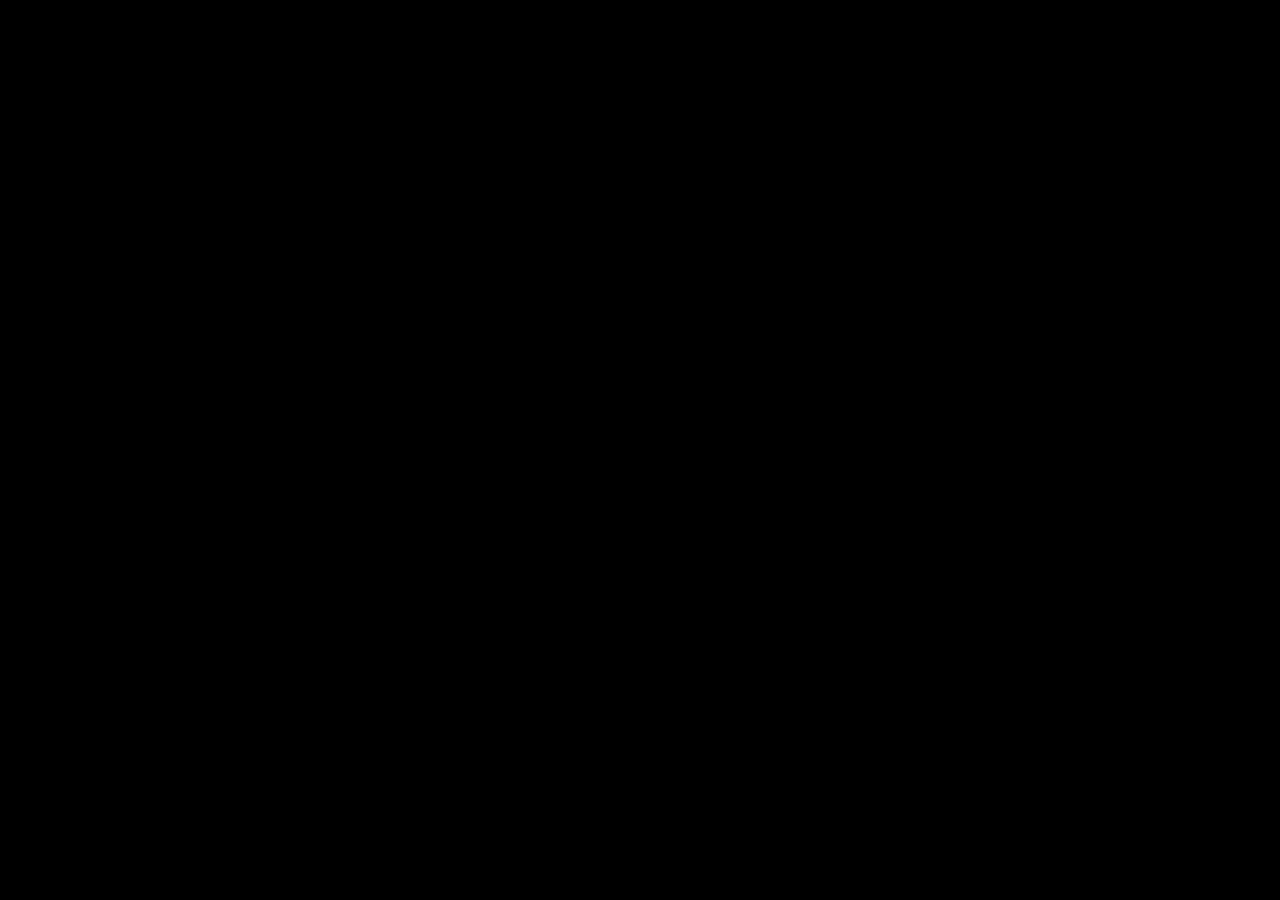
==== index.html @ 7428da88 "earth" ====
<!DOCTYPE html>
<html>
	<head>
		<meta charset="utf-8">
		<title>Earth</title>
		<style>
			body { margin: 0; }
		</style>
	</head>
	<body>
		<script type="module">
            import * as THREE from './build/three.module.js';
            import { OrbitControls } from './OrbitControls.js';
			const scene = new THREE.Scene();
			const camera = new THREE.PerspectiveCamera( 75, window.innerWidth / window.innerHeight, 0.1, 1000 );
			const renderer = new THREE.WebGLRenderer({antialias: true});
            const controls = new OrbitControls( camera, renderer.domElement );
			renderer.setSize( window.innerWidth, window.innerHeight );
			document.body.appendChild( renderer.domElement );
            controls.minDistance = 1.25
            controls.maxDistance = 3.5
            controls.rotateSpeed = 0.25
            controls.enableDamping = true
            controls.enablePan = false
			const geometry = new THREE.SphereGeometry(1, 64, 64);
            const texture = new THREE.TextureLoader().load( 'earth.jpg' );
			const material = new THREE.MeshBasicMaterial( { map: texture } );
			const sphere = new THREE.Mesh( geometry, material );
			scene.add( sphere );
			camera.position.z = 2;
			const animate = function () {
				requestAnimationFrame( animate );
				sphere.rotation.y += 0.00025;
                controls.update();
				renderer.render( scene, camera );
			};
			animate();
		</script>
	</body>
</html>
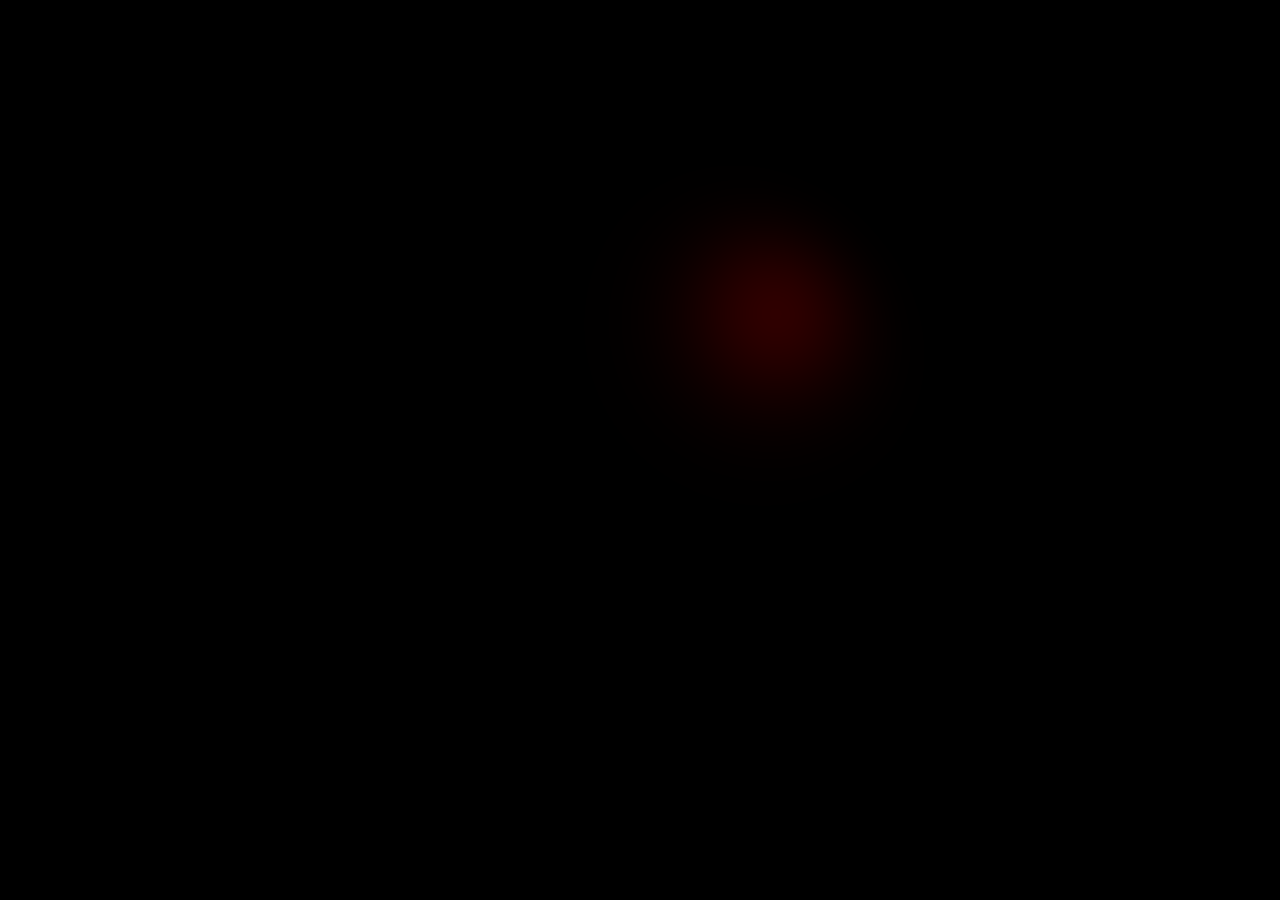
==== commit d8ea20d9: "Update index.html" ====
--- a/index.html
+++ b/index.html
@@ -22,9 +22,12 @@
             controls.rotateSpeed = 0.25
             controls.enableDamping = true
             controls.enablePan = false
+			const light = new THREE.PointLight( 0xff0000, 1, 100 );
+			light.position.set( 10, 10, 10 );
+			scene.add( light );
 			const geometry = new THREE.SphereGeometry(1, 64, 64);
             const texture = new THREE.TextureLoader().load( 'earth.jpg' );
-			const material = new THREE.MeshBasicMaterial( { map: texture } );
+			const material = new THREE.MeshPhongMaterial( { map: texture } );
 			const sphere = new THREE.Mesh( geometry, material );
 			scene.add( sphere );
 			camera.position.z = 2;
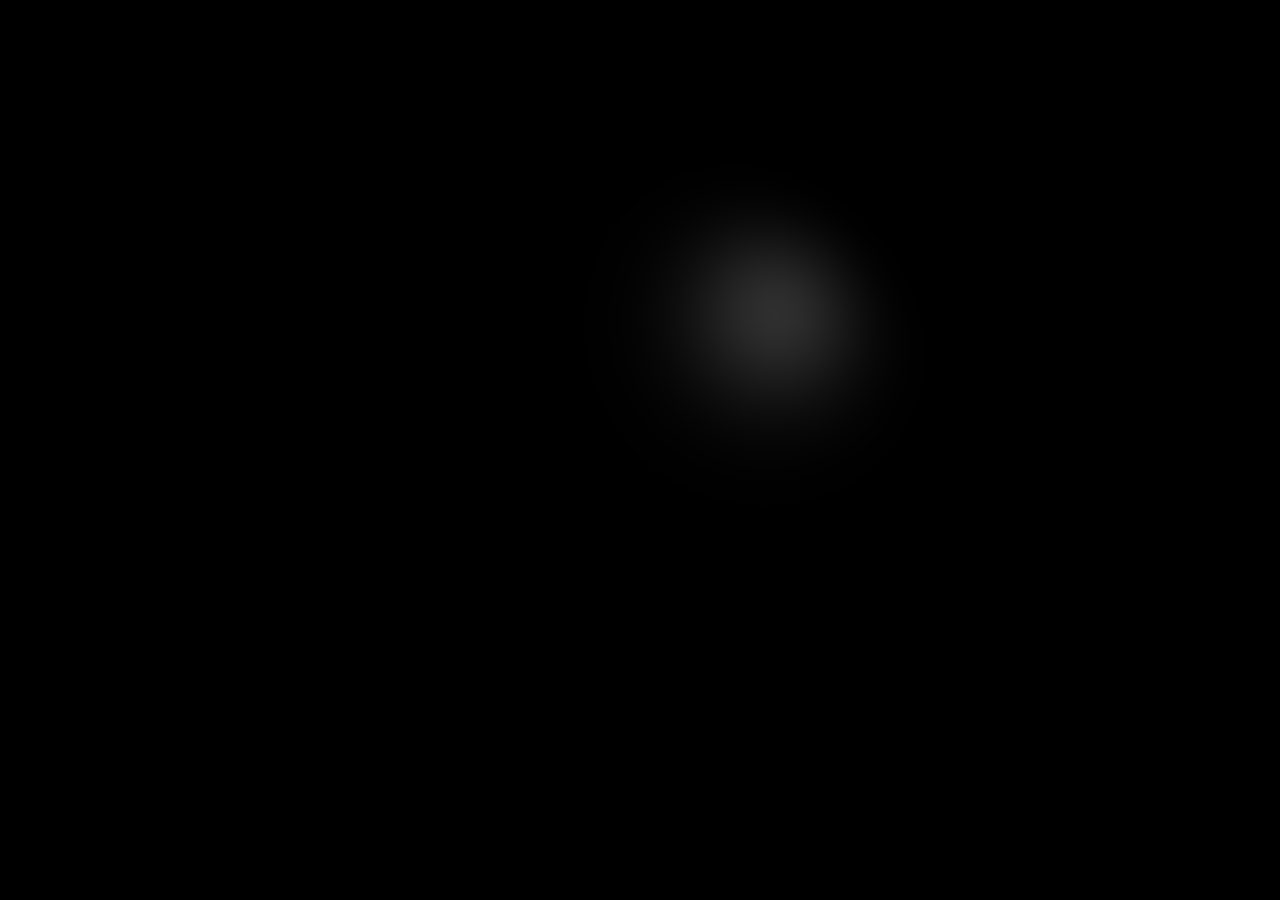
==== commit cf0aa229: "Update index.html" ====
--- a/index.html
+++ b/index.html
@@ -22,7 +22,7 @@
             controls.rotateSpeed = 0.25
             controls.enableDamping = true
             controls.enablePan = false
-			const light = new THREE.PointLight( 0xff0000, 1, 100 );
+			const light = new THREE.PointLight( 0xffffff, 1, 100 );
 			light.position.set( 10, 10, 10 );
 			scene.add( light );
 			const geometry = new THREE.SphereGeometry(1, 64, 64);
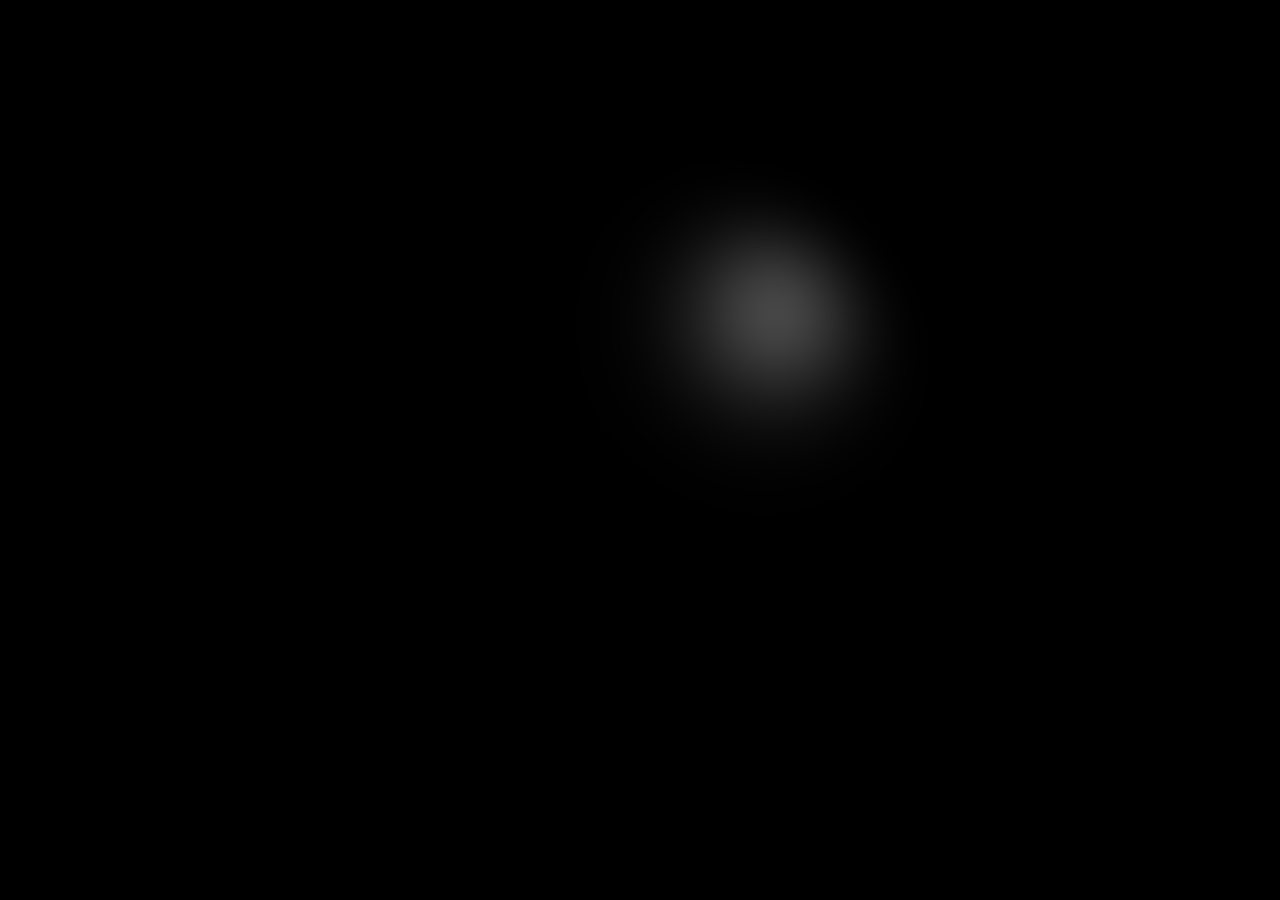
==== commit 9bb90d12: "Update index.html" ====
--- a/index.html
+++ b/index.html
@@ -22,7 +22,7 @@
             controls.rotateSpeed = 0.25
             controls.enableDamping = true
             controls.enablePan = false
-			const light = new THREE.PointLight( 0xffffff, 1, 100 );
+			const light = new THREE.PointLight( 0xffffff, 1.5, 100 );
 			light.position.set( 10, 10, 10 );
 			scene.add( light );
 			const geometry = new THREE.SphereGeometry(1, 64, 64);
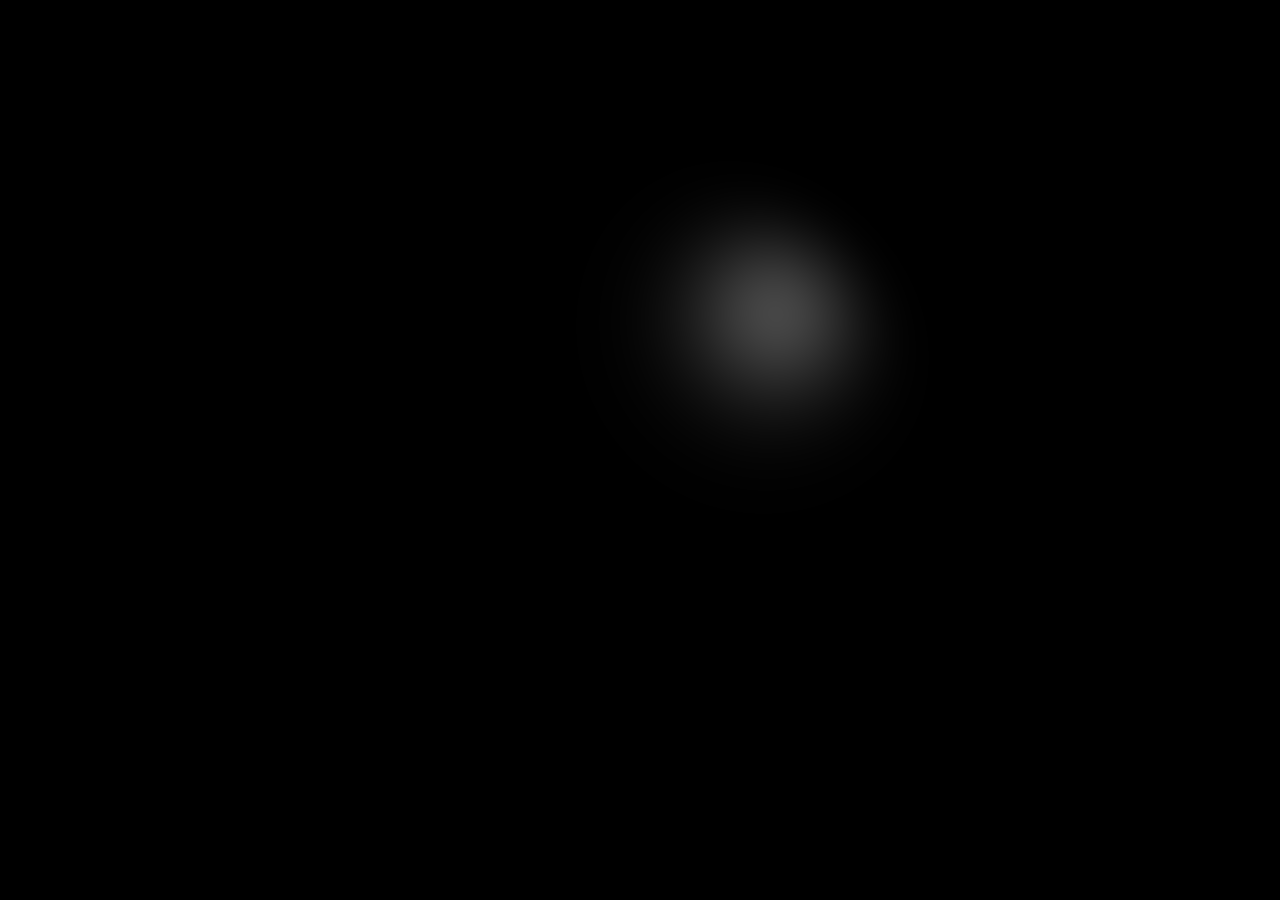
==== commit 284ce0f0: "structure" ====
--- a/index.html
+++ b/index.html
@@ -9,8 +9,8 @@
 	</head>
 	<body>
 		<script type="module">
-            import * as THREE from './build/three.module.js';
-            import { OrbitControls } from './OrbitControls.js';
+            import * as THREE from './static/scripts/three.module.js';
+            import { OrbitControls } from './static/scripts/OrbitControls.js';
 			const scene = new THREE.Scene();
 			const camera = new THREE.PerspectiveCamera( 75, window.innerWidth / window.innerHeight, 0.1, 1000 );
 			const renderer = new THREE.WebGLRenderer({antialias: true});
@@ -26,7 +26,7 @@
 			light.position.set( 10, 10, 10 );
 			scene.add( light );
 			const geometry = new THREE.SphereGeometry(1, 64, 64);
-            const texture = new THREE.TextureLoader().load( 'earth.jpg' );
+            const texture = new THREE.TextureLoader().load( 'static/images/earth.jpg' );
 			const material = new THREE.MeshPhongMaterial( { map: texture } );
 			const sphere = new THREE.Mesh( geometry, material );
 			scene.add( sphere );
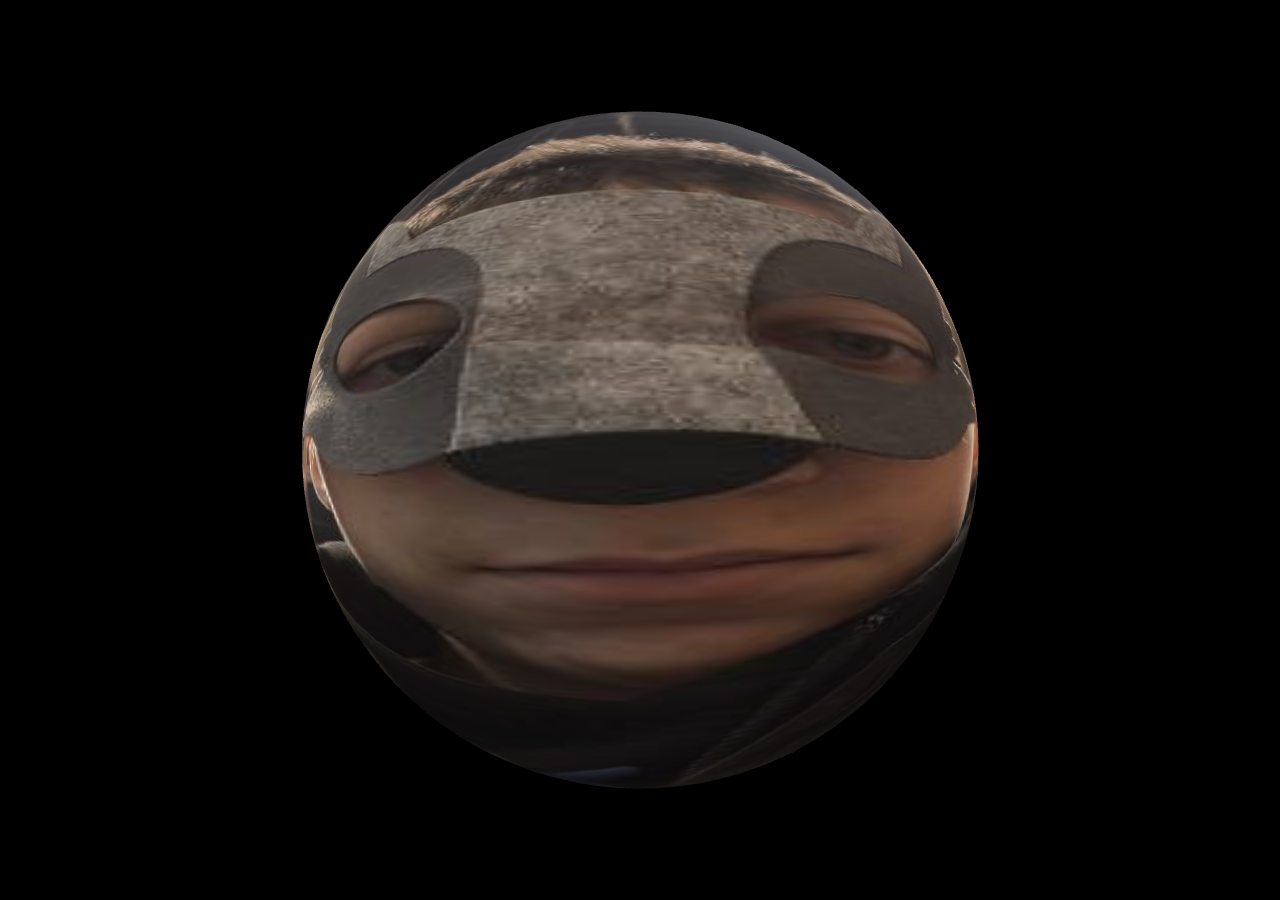
==== commit 0e812e63: "Update index.html" ====
--- a/index.html
+++ b/index.html
@@ -1,43 +1,47 @@
 <!DOCTYPE html>
 <html>
-	<head>
-		<meta charset="utf-8">
-		<title>Earth</title>
-		<style>
-			body { margin: 0; }
-		</style>
-	</head>
-	<body>
-		<script type="module">
-            import * as THREE from './static/scripts/three.module.js';
-            import { OrbitControls } from './static/scripts/OrbitControls.js';
-			const scene = new THREE.Scene();
-			const camera = new THREE.PerspectiveCamera( 75, window.innerWidth / window.innerHeight, 0.1, 1000 );
-			const renderer = new THREE.WebGLRenderer({antialias: true});
-            const controls = new OrbitControls( camera, renderer.domElement );
-			renderer.setSize( window.innerWidth, window.innerHeight );
-			document.body.appendChild( renderer.domElement );
-            controls.minDistance = 1.25
-            controls.maxDistance = 3.5
-            controls.rotateSpeed = 0.25
-            controls.enableDamping = true
-            controls.enablePan = false
-			const light = new THREE.PointLight( 0xffffff, 1.5, 100 );
-			light.position.set( 10, 10, 10 );
-			scene.add( light );
-			const geometry = new THREE.SphereGeometry(1, 64, 64);
-            const texture = new THREE.TextureLoader().load( 'static/images/earth.jpg' );
-			const material = new THREE.MeshPhongMaterial( { map: texture } );
-			const sphere = new THREE.Mesh( geometry, material );
-			scene.add( sphere );
-			camera.position.z = 2;
-			const animate = function () {
-				requestAnimationFrame( animate );
-				sphere.rotation.y += 0.00025;
-                controls.update();
-				renderer.render( scene, camera );
-			};
-			animate();
-		</script>
-	</body>
+
+<head>
+	<meta charset="utf-8">
+	<title>Earth</title>
+	<style>
+		body {
+			margin: 0;
+		}
+	</style>
+</head>
+
+<body>
+	<script type="module">
+		import * as THREE from './static/scripts/three.module.js';
+		import { OrbitControls } from './static/scripts/OrbitControls.js';
+		const scene = new THREE.Scene();
+		const camera = new THREE.PerspectiveCamera(75, window.innerWidth / window.innerHeight, 0.1, 1000);
+		const renderer = new THREE.WebGLRenderer({ antialias: true });
+		const controls = new OrbitControls(camera, renderer.domElement);
+		renderer.setSize(window.innerWidth, window.innerHeight);
+		document.body.appendChild(renderer.domElement);
+		controls.minDistance = 1.25
+		controls.maxDistance = 3.5
+		controls.rotateSpeed = 0.25
+		controls.enableDamping = true
+		controls.enablePan = false
+		const light = new THREE.AmbientLight(0xffffff);
+		scene.add(light);
+		const geometry = new THREE.SphereGeometry(1, 64, 64);
+		const texture = new THREE.TextureLoader().load('static/images/earth.jpg');
+		const material = new THREE.MeshPhongMaterial({ map: texture });
+		const sphere = new THREE.Mesh(geometry, material);
+		scene.add(sphere);
+		camera.position.z = 2;
+		sphere.rotation.y = -80 * Math.PI / 180;
+		const animate = function () {
+			requestAnimationFrame(animate);
+			controls.update();
+			renderer.render(scene, camera);
+		};
+		animate();
+	</script>
+</body>
+
 </html>
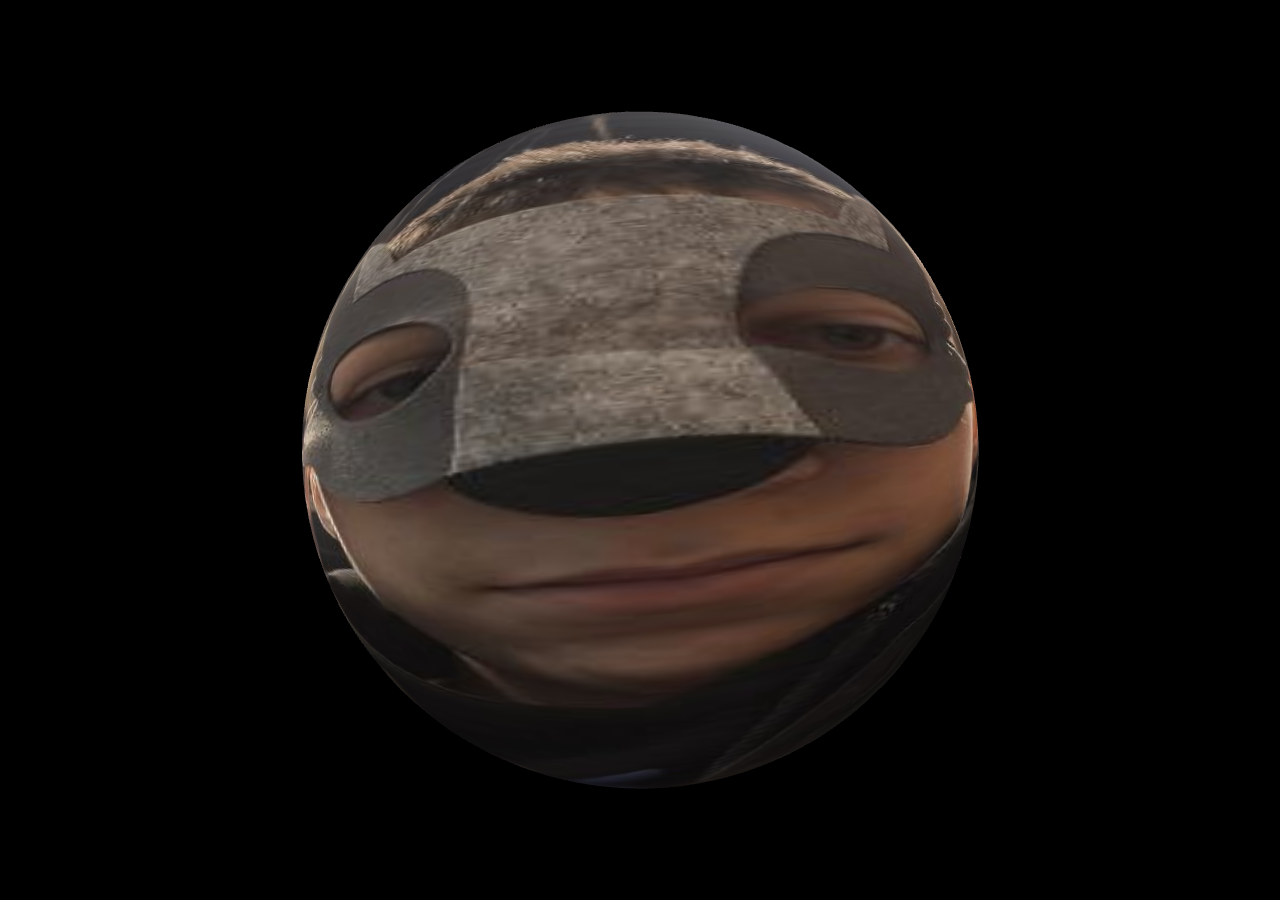
==== commit 6a355aac: "Update index.html" ====
--- a/index.html
+++ b/index.html
@@ -34,7 +34,9 @@
 		const sphere = new THREE.Mesh(geometry, material);
 		scene.add(sphere);
 		camera.position.z = 2;
-		sphere.rotation.y = -80 * Math.PI / 180;
+		sphere.rotation.x = 0.42;
+		sphere.rotation.y = -1.38;
+		sphere.rotation.z = 0.41;
 		const animate = function () {
 			requestAnimationFrame(animate);
 			controls.update();
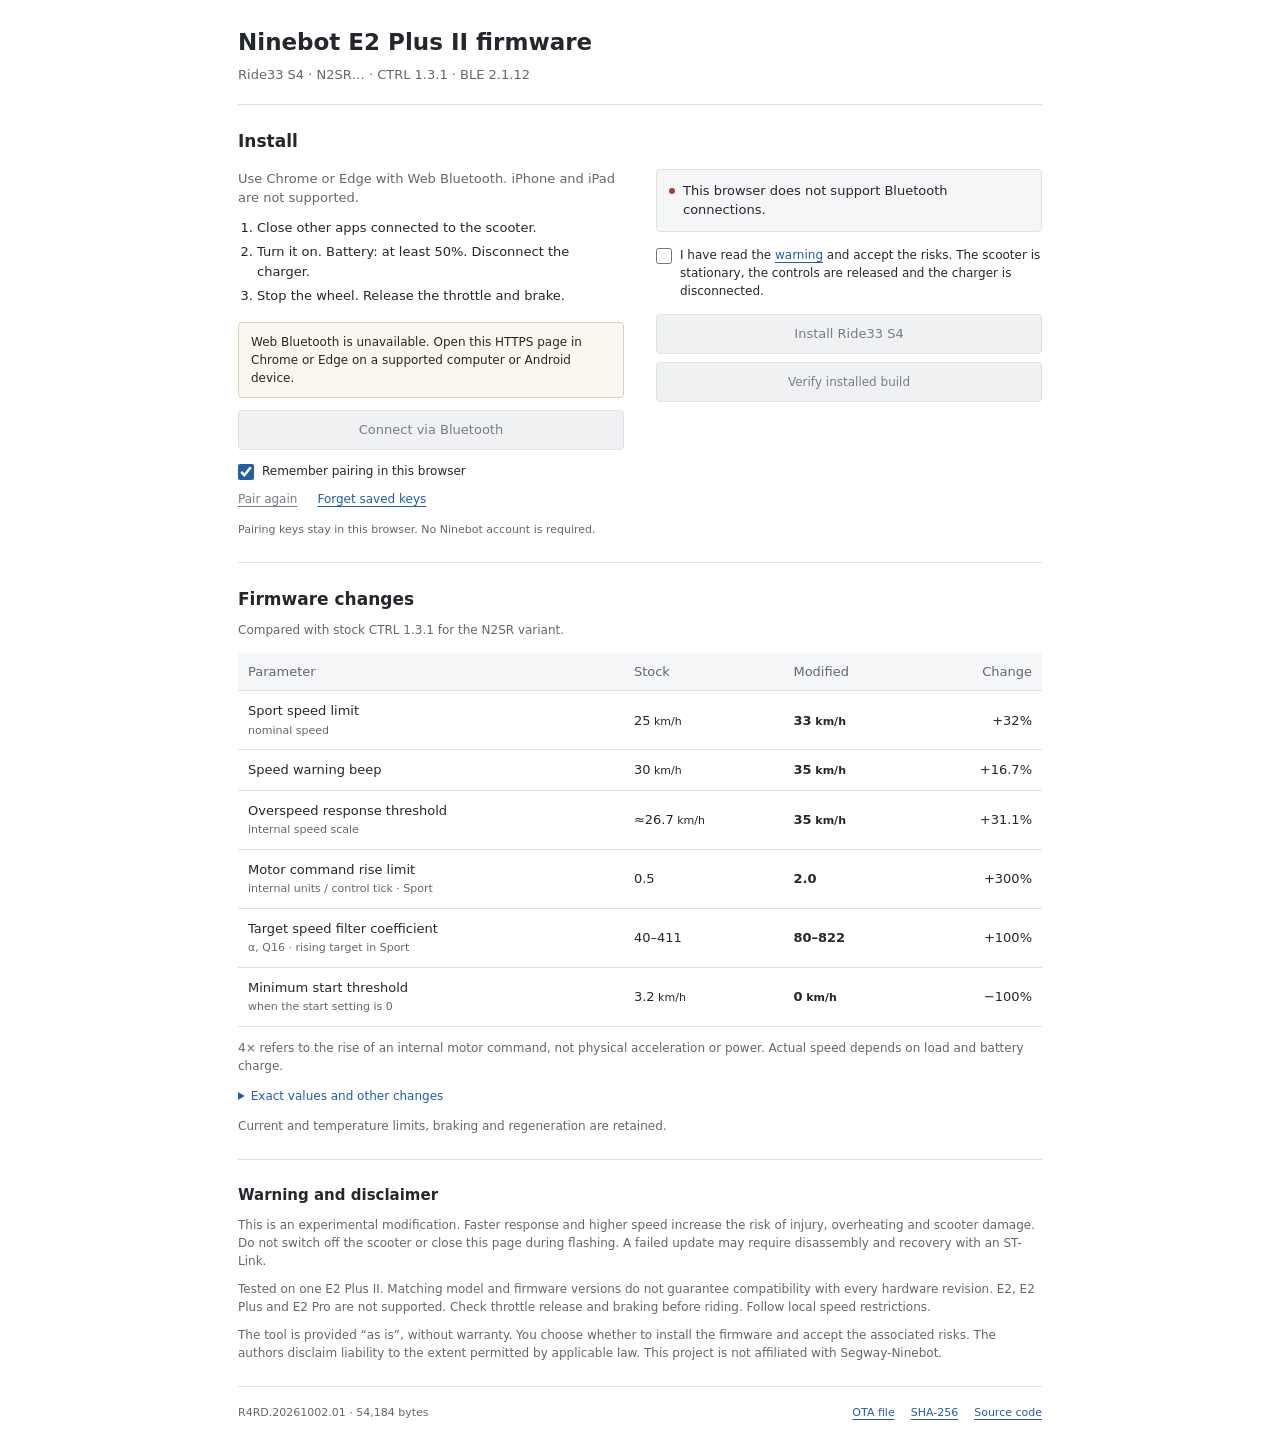
==== commit af641c16: "e2p2" ====
--- a/index.html
+++ b/index.html
@@ -1,49 +1,80 @@
-<!DOCTYPE html>
-<html>
+<!doctype html>
+<html lang="en">
+<head>
+  <meta charset="utf-8">
+  <meta name="viewport" content="width=device-width,initial-scale=1">
+  <meta name="theme-color" content="#ffffff">
+  <meta name="description" content="Install Ride33 S4 on a compatible Ninebot E2 Plus II over Bluetooth.">
+  <meta http-equiv="Content-Security-Policy" content="default-src 'self'; script-src 'self'; style-src 'self'; connect-src 'self'; img-src 'self' data:; object-src 'none'; base-uri 'none'; form-action 'none'">
+  <meta name="referrer" content="no-referrer">
+  <title>Ninebot E2 Plus II firmware</title>
+  <link rel="stylesheet" href="./style.css">
+  <link rel="icon" href="./icon.svg" type="image/svg+xml">
+  <script type="module" src="./app.mjs"></script>
+</head>
+<body>
+  <div class="shell">
+    <header class="page-header">
+      <h1>Ninebot E2 Plus II firmware</h1>
+      <p>Ride33 S4 · N2SR… · CTRL 1.3.1 · BLE 2.1.12</p>
+    </header>
+    <main>
+      <section class="installation" aria-labelledby="install-title">
+        <h2 id="install-title">Install</h2>
+        <div class="install-layout">
+          <div class="connection">
+            <p class="install-intro">Use Chrome or Edge with Web Bluetooth. iPhone and iPad are not supported.</p>
+            <ol class="steps"><li>Close other apps connected to the scooter.</li><li>Turn it on. Battery: at least 50%. Disconnect the charger.</li><li>Stop the wheel. Release the throttle and brake.</li></ol>
+            <div id="support-message" class="notice" hidden></div>
+            <button id="connect" class="button" disabled>Connect via Bluetooth</button>
+            <label class="small-check"><input type="checkbox" id="remember" checked> Remember pairing in this browser</label>
+            <div class="connection-tools"><button id="re-pair" class="text-button" disabled>Pair again</button><button id="forget" class="text-button">Forget saved keys</button></div>
+            <p class="local-note">Pairing keys stay in this browser. No Ninebot account is required.</p>
+          </div>
+          <div class="transfer">
+            <div class="status-box" role="status" aria-live="polite" aria-atomic="true"><span id="status-dot" class="status-dot"></span><p id="status">Loading…</p></div>
+            <dl id="device" class="device" hidden><div><dt>Model</dt><dd>E2 Plus II · N2SR</dd></div><div><dt>CTRL / BLE</dt><dd>1.3.1 / 2.1.12</dd></div><div><dt>Battery</dt><dd id="battery">—</dd></div></dl>
+            <label class="consent"><input id="consent" type="checkbox"><span>I have read the <a href="#warning">warning</a> and accept the risks. The scooter is stationary, the controls are released and the charger is disconnected.</span></label>
+            <button id="flash" class="button primary" disabled>Install Ride33 S4</button>
+            <div id="progress-wrap" class="progress-wrap" hidden><div class="progress-caption"><span id="progress-label">Preparing</span><span id="percent">0%</span></div><progress id="progress" max="100" value="0">0%</progress></div>
+            <button id="cancel" class="text-button" hidden>Cancel before applying</button>
+            <button id="verify" class="button secondary" disabled>Verify installed build</button>
+            <button id="unlock" class="button secondary" hidden>Unlock scooter</button>
+          </div>
+        </div>
+      </section>
 
-<head>
-	<meta charset="utf-8">
-	<title>Earth</title>
-	<style>
-		body {
-			margin: 0;
-		}
-	</style>
-</head>
+      <section class="changes" aria-labelledby="changes-title">
+        <h2 id="changes-title">Firmware changes</h2>
+        <p class="section-intro">Compared with stock CTRL 1.3.1 for the N2SR variant.</p>
+        <div class="table-wrap"><table><thead><tr><th scope="col">Parameter</th><th scope="col">Stock</th><th scope="col">Modified</th><th scope="col">Change</th></tr></thead><tbody>
+          <tr><th scope="row">Sport speed limit<small>nominal speed</small></th><td>25<span> km/h</span></td><td class="mod">33<span> km/h</span></td><td>+32%</td></tr>
+          <tr><th scope="row">Speed warning beep</th><td>30<span> km/h</span></td><td class="mod">35<span> km/h</span></td><td>+16.7%</td></tr>
+          <tr><th scope="row">Overspeed response threshold<small>internal speed scale</small></th><td>≈26.7<span> km/h</span></td><td class="mod">35<span> km/h</span></td><td>+31.1%</td></tr>
+          <tr><th scope="row">Motor command rise limit<small>internal units / control tick · Sport</small></th><td>0.5</td><td class="mod">2.0</td><td>+300%</td></tr>
+          <tr><th scope="row">Target speed filter coefficient<small>α, Q16 · rising target in Sport</small></th><td>40–411</td><td class="mod">80–822</td><td>+100%</td></tr>
+          <tr><th scope="row">Minimum start threshold<small>when the start setting is 0</small></th><td>3.2<span> km/h</span></td><td class="mod">0<span> km/h</span></td><td>−100%</td></tr>
+        </tbody></table></div>
+        <p class="table-note">4× refers to the rise of an internal motor command, not physical acceleration or power. Actual speed depends on load and battery charge.</p>
+        <details class="technical"><summary>Exact values and other changes</summary><div>
+          <p>Internal Sport target: <b>24.699997 → 33 km/h</b> (+8.300003 km/h; +33.6%). The table uses the nominal stock speed of 25 km/h. Overspeed response threshold: ≈26.7 → 35 km/h (+8.3 km/h). Beep threshold: +5 km/h.</p>
+          <p>Command rise limit: <b>32,768 → 131,072</b> in Q16 (+98,304), or 0.5 → 2 internal units per control tick. A conversion to m/s² has not been established. The change applies only to positive, increasing drive commands in Sport, with neither braking nor regeneration active.</p>
+          <p>The active target filter coefficient depends on regulator state: <b>40–411 → 80–822</b> in Q16. Divide by 65,536 for dimensionless α: ≈0.000610–0.006271 → ≈0.001221–0.012543. Falling targets retain the stock filter.</p>
+          <p>Start0 removes the 3.2 km/h software floor in riding modes. Your existing start setting is preserved; this tool does not change it. Select 0 km/h separately in a compatible app to use zero start. <b>Starting without a push is not guaranteed:</b> the tested motor still needs a small push.</p>
+          <p>Speed overflow above ≈32.767 km/h is corrected: signed truncation is removed, and the display and distance counter read the speed magnitude as unsigned. The positive 16-bit field range changes from <b>32,767 → 65,535</b> thousandths of km/h (≈+100%). This is a numeric range, not a speed limit or a claim that the motor can reach 65 km/h.</p>
+          <p>A read-only build ID has been added to verify installation. The throttle filter, PI controller, current and temperature limits, braking and regeneration remain unchanged. Stock idle shutdown is retained. There are no bench motor-control commands in this build. BLE firmware is not changed.</p>
+        </div></details>
+        <p class="unchanged">Current and temperature limits, braking and regeneration are retained.</p>
+      </section>
 
-<body>
-	<script type="module">
-		import * as THREE from './static/scripts/three.module.js';
-		import { OrbitControls } from './static/scripts/OrbitControls.js';
-		const scene = new THREE.Scene();
-		const camera = new THREE.PerspectiveCamera(75, window.innerWidth / window.innerHeight, 0.1, 1000);
-		const renderer = new THREE.WebGLRenderer({ antialias: true });
-		const controls = new OrbitControls(camera, renderer.domElement);
-		renderer.setSize(window.innerWidth, window.innerHeight);
-		document.body.appendChild(renderer.domElement);
-		controls.minDistance = 1.25
-		controls.maxDistance = 3.5
-		controls.rotateSpeed = 0.25
-		controls.enableDamping = true
-		controls.enablePan = false
-		const light = new THREE.AmbientLight(0xffffff);
-		scene.add(light);
-		const geometry = new THREE.SphereGeometry(1, 64, 64);
-		const texture = new THREE.TextureLoader().load('static/images/earth.jpg');
-		const material = new THREE.MeshPhongMaterial({ map: texture });
-		const sphere = new THREE.Mesh(geometry, material);
-		scene.add(sphere);
-		camera.position.z = 2;
-		sphere.rotation.x = 0.42;
-		sphere.rotation.y = -1.38;
-		sphere.rotation.z = 0.41;
-		const animate = function () {
-			requestAnimationFrame(animate);
-			controls.update();
-			renderer.render(scene, camera);
-		};
-		animate();
-	</script>
-</body>
-
-</html>+      <section class="warning" id="warning" aria-labelledby="warning-title">
+        <h2 id="warning-title">Warning and disclaimer</h2>
+        <p>This is an experimental modification. Faster response and higher speed increase the risk of injury, overheating and scooter damage. Do not switch off the scooter or close this page during flashing. A failed update may require disassembly and recovery with an ST-Link.</p>
+        <p>Tested on one E2 Plus II. Matching model and firmware versions do not guarantee compatibility with every hardware revision. E2, E2 Plus and E2 Pro are not supported. Check throttle release and braking before riding. Follow local speed restrictions.</p>
+        <p>The tool is provided “as is”, without warranty. You choose whether to install the firmware and accept the associated risks. The authors disclaim liability to the extent permitted by applicable law. This project is not affiliated with Segway-Ninebot.</p>
+      </section>
+    </main>
+    <footer><span>R4RD.20261002.01 · 54,184 bytes</span><nav aria-label="Project files"><a href="./firmware/ride33-s4.bin" download>OTA file</a><a href="./firmware/ride33-s4.sha256">SHA-256</a><a href="./source.html">Source code</a></nav></footer>
+  </div>
+  <noscript><p class="noscript">Enable JavaScript to connect via Bluetooth and install firmware.</p></noscript>
+</body></html>
--- a/style.css
+++ b/style.css
@@ -0,0 +1,102 @@
+/* SPDX-License-Identifier: AGPL-3.0-only */
+:root {
+  color-scheme: light;
+  font-family: system-ui, "Segoe UI", sans-serif;
+  color: #24272b;
+  background: #fff;
+  font-size: 14px;
+  line-height: 1.5;
+  --muted: #62676e;
+  --line: #dfe2e5;
+  --accent: #245da3;
+}
+* { box-sizing: border-box; }
+body { margin: 0; }
+[hidden] { display: none !important; }
+a { color: var(--accent); text-underline-offset: 3px; }
+button, input { font: inherit; }
+button { cursor: pointer; }
+button:disabled { cursor: not-allowed; color: #777d85; background: #f0f1f3; border-color: var(--line); }
+button:focus-visible, a:focus-visible, input:focus-visible, summary:focus-visible { outline: 2px solid var(--accent); outline-offset: 3px; }
+.shell { max-width: 860px; margin: 0 auto; padding: 0 28px; }
+.page-header { padding: 28px 0 20px; border-bottom: 1px solid var(--line); }
+h1 { font-size: 23px; line-height: 1.3; font-weight: 600; margin: 0; }
+.page-header p { margin: 7px 0 0; color: var(--muted); font-size: 13px; }
+h2 { margin: 0 0 14px; font-size: 17px; font-weight: 600; }
+main > section { padding: 24px 0; border-bottom: 1px solid var(--line); }
+.install-layout { display: grid; grid-template-columns: 1fr 1fr; gap: 32px; }
+.connection, .transfer { min-width: 0; }
+.install-intro { margin: 0 0 10px; color: var(--muted); font-size: 13px; }
+.steps { margin: 0 0 16px; padding-left: 19px; font-size: 13px; }
+.steps li { margin: 5px 0; }
+.button { display: block; width: 100%; min-height: 40px; border: 1px solid #bac1c8; border-radius: 4px; padding: 8px 12px; background: #f7f8f9; color: #24272b; font-size: 13px; font-weight: 500; }
+.button:hover:not(:disabled) { background: #edf0f3; }
+.primary { margin-top: 14px; background: var(--accent); border-color: var(--accent); color: #fff; }
+.primary:hover:not(:disabled) { background: #1c4d8a; }
+.secondary { margin-top: 8px; background: #fff; font-size: 12px; }
+input[type=checkbox] { flex: none; width: 16px; height: 16px; margin: 2px 0 0; accent-color: var(--accent); }
+.small-check, .consent { display: flex; align-items: flex-start; gap: 8px; font-size: 12px; }
+.small-check { margin: 12px 0 4px; }
+.consent { margin-top: 14px; }
+.connection-tools { display: flex; flex-wrap: wrap; gap: 8px 20px; }
+.text-button { border: 0; padding: 4px 0; min-height: 30px; color: var(--accent); background: none; text-decoration: underline; text-underline-offset: 3px; font-size: 12px; }
+.text-button:disabled { background: none; }
+.local-note { color: var(--muted); font-size: 11px; margin: 8px 0 0; }
+.status-box { display: flex; align-items: flex-start; gap: 8px; padding: 11px 12px; background: #f5f6f7; border: 1px solid var(--line); border-radius: 4px; font-size: 13px; overflow-wrap: anywhere; }
+.status-box p { margin: 0; }
+.status-dot { flex: none; width: 6px; height: 6px; margin-top: 7px; border-radius: 50%; background: #858c94; }
+.status-dot[data-kind=success] { background: #32764a; }
+.status-dot[data-kind=error] { background: #ad3838; }
+.status-dot[data-kind=busy] { background: #9e7225; }
+.device { margin: 12px 0; font-size: 12px; }
+.device > div { display: flex; justify-content: space-between; gap: 12px; margin: 4px 0; }
+.device dt { color: var(--muted); }
+.device dd { margin: 0; }
+.notice { margin: 12px 0; padding: 10px 12px; border: 1px solid #ded1b9; background: #faf7ef; border-radius: 4px; font-size: 12px; }
+.progress-wrap { margin-top: 14px; }
+.progress-caption { display: flex; justify-content: space-between; gap: 10px; font-size: 12px; }
+#percent { font-variant-numeric: tabular-nums; }
+progress { appearance: none; display: block; width: 100%; height: 6px; margin-top: 8px; border: 0; border-radius: 2px; overflow: hidden; background: #e9ecef; }
+progress::-webkit-progress-bar { background: #e9ecef; }
+progress::-webkit-progress-value { background: var(--accent); }
+progress::-moz-progress-bar { background: var(--accent); }
+.section-intro { margin: -6px 0 14px; color: var(--muted); font-size: 12px; }
+.table-wrap { overflow-x: auto; }
+table { width: 100%; border-collapse: collapse; text-align: left; font-size: 13px; }
+thead { background: #f5f6f7; }
+thead th { padding: 9px 10px; color: var(--muted); font-weight: 500; white-space: nowrap; border-bottom: 1px solid var(--line); }
+tbody th, tbody td { border-bottom: 1px solid var(--line); padding: 10px; }
+tbody th { width: 48%; font-weight: 400; }
+tbody th small { display: block; margin-top: 2px; color: var(--muted); font-size: 11px; }
+tbody td { font-variant-numeric: tabular-nums; white-space: nowrap; }
+tbody td span { font-size: 11px; }
+td.mod { font-weight: 600; }
+thead th:last-child, tbody td:last-child { text-align: right; }
+.table-note, .unchanged { font-size: 12px; color: var(--muted); margin: 12px 0 0; }
+.technical { margin-top: 12px; font-size: 12px; }
+.technical summary { cursor: pointer; color: var(--accent); }
+.technical p { margin: 12px 0; }
+.warning { font-size: 12px; color: var(--muted); }
+.warning h2 { color: #24272b; font-size: 15px; margin-bottom: 10px; }
+.warning p { margin: 10px 0 0; }
+footer { display: flex; justify-content: space-between; gap: 16px; padding: 18px 0 28px; font-size: 11px; color: var(--muted); }
+footer nav { display: flex; flex-wrap: wrap; gap: 16px; }
+.noscript { margin: 20px; padding: 12px; border: 1px solid var(--line); }
+.source-page { max-width: 760px; margin: 30px auto; padding: 0 24px; font-size: 14px; }
+.source-page li { margin: 8px 0; }
+.source-page h2 { margin-top: 24px; }
+.source-page code { overflow-wrap: anywhere; }
+@media (max-width: 620px) {
+  .shell { padding: 0 16px; }
+  .page-header { padding: 22px 0 18px; }
+  h1 { font-size: 20px; }
+  .page-header p { font-size: 12px; }
+  main > section { padding: 20px 0; }
+  .install-layout { grid-template-columns: 1fr; gap: 20px; }
+  .button { min-height: 42px; }
+  table { font-size: 12px; }
+  thead th, tbody th, tbody td { padding: 9px 6px; }
+  tbody th { width: 43%; }
+  tbody th small, tbody td span { font-size: 10px; }
+  footer { flex-direction: column; gap: 10px; }
+}
